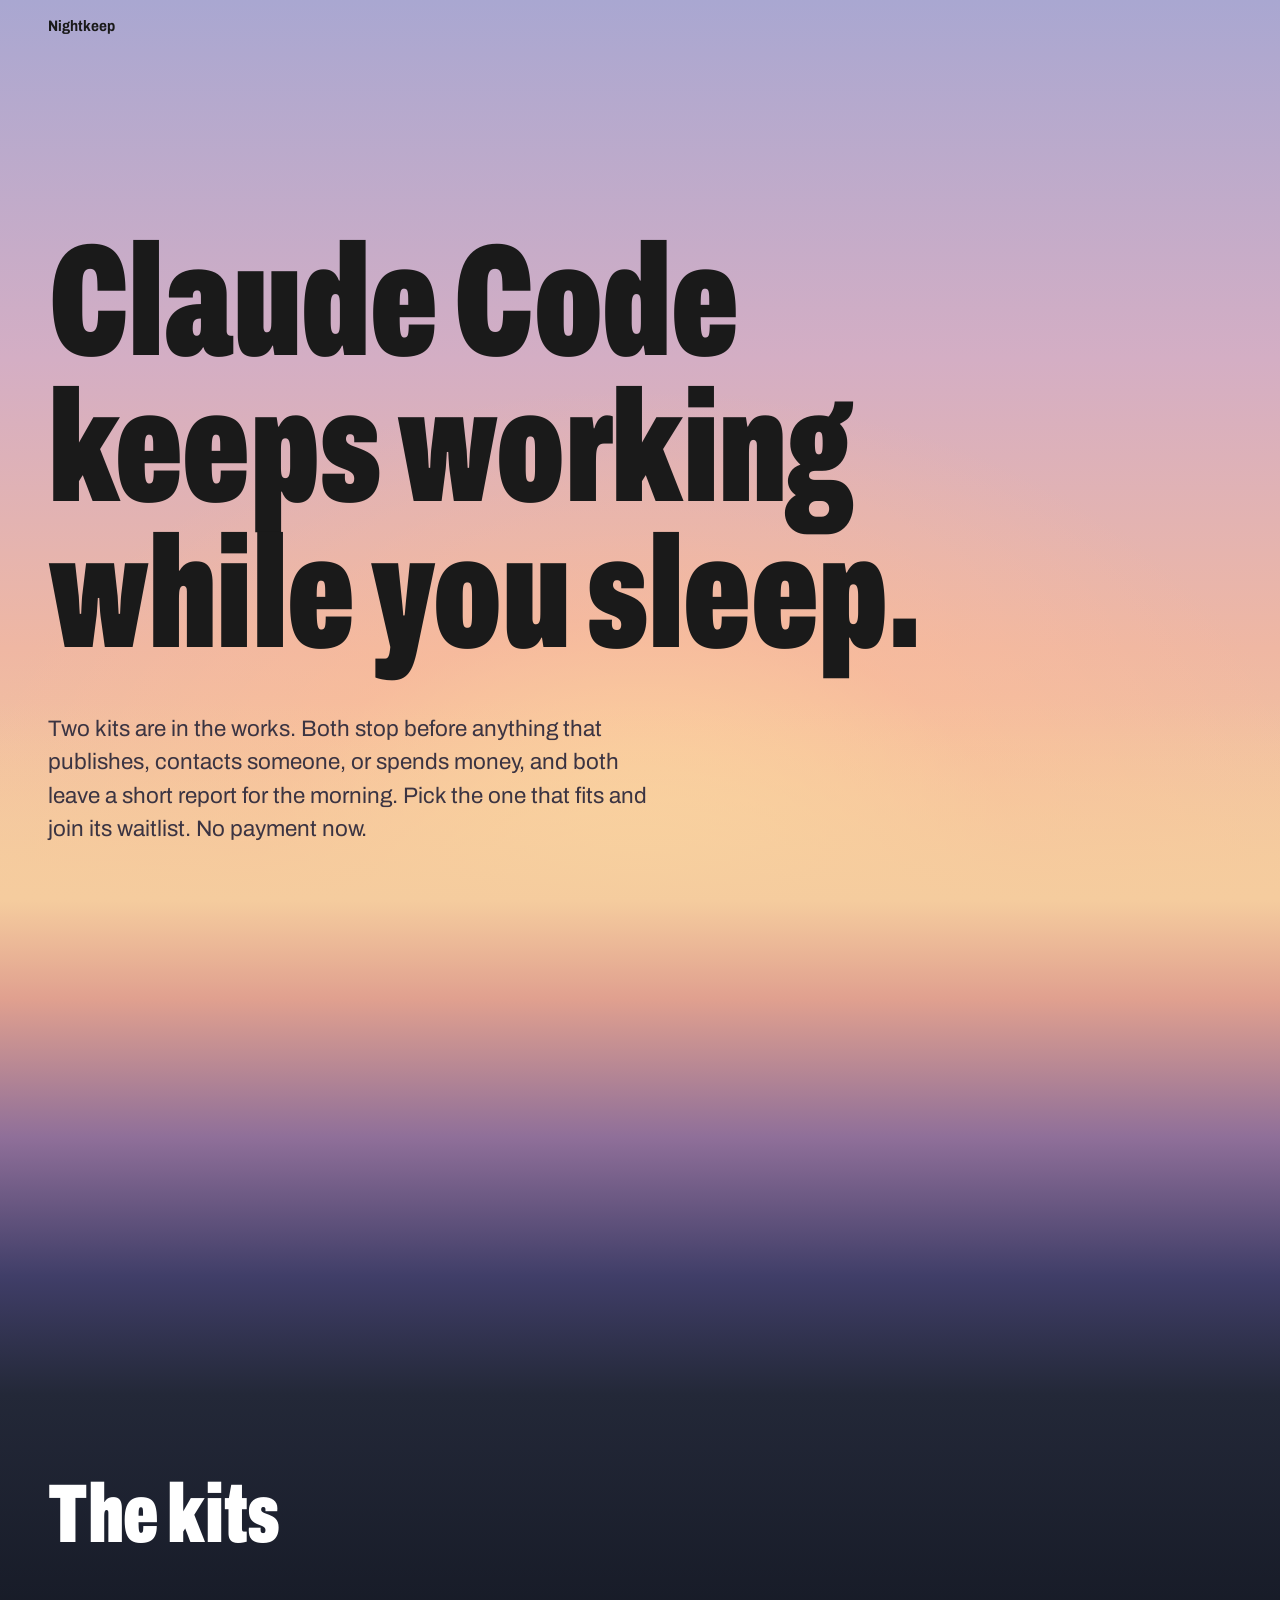
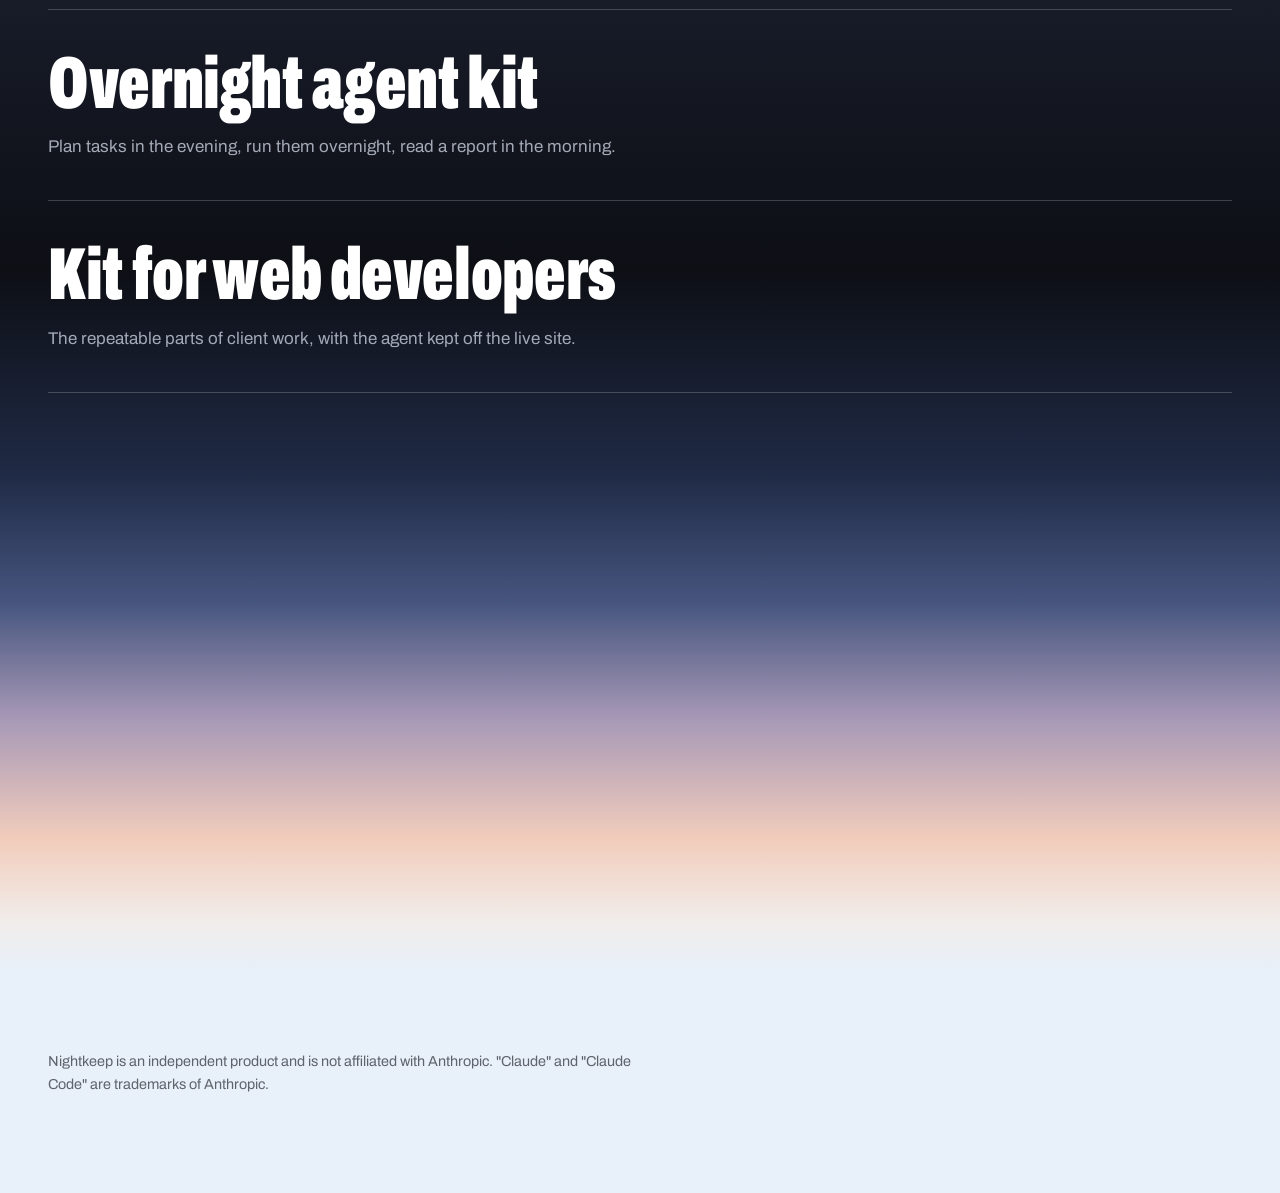
==== index.html @ c1ae65b8 "Landing pages for the Nightkeep kits Co-Authored-By: Claude Opus 5.5 <noreply@anthropic.com>" ====
<!DOCTYPE html>
<html lang="en">
<head>
<meta charset="utf-8">
<meta name="viewport" content="width=device-width, initial-scale=1, viewport-fit=cover">
<meta name="theme-color" content="#a9a7d1">
<link rel="icon" href="favicon.svg" type="image/svg+xml">
<title>Nightkeep: Claude Code kits</title>
<meta name="description" content="Ready-to-use Claude Code setups that keep working while you sleep, and stop before anything risky.">
<link rel="preconnect" href="https://fonts.googleapis.com">
<link rel="preconnect" href="https://fonts.gstatic.com" crossorigin>
<link rel="stylesheet" href="https://fonts.googleapis.com/css2?family=Archivo:wdth,wght@62..125,400..900&display=swap">
<link rel="stylesheet" href="site.css">
</head>
<body>
<header class="bar">
  <a href="./">Nightkeep</a>
</header>

<main>
<section class="hero">
  <h1>Claude Code keeps working while you sleep.</h1>
  <div class="hero-foot">
    <p class="lead">Two kits are in the works. Both stop before anything that publishes, contacts someone, or spends money, and both leave a short report for the morning. Pick the one that fits and join its waitlist. No payment now.</p>
  </div>
</section>

<div class="tone-night">
<section>
  <div class="wrap">
    <h2>The kits</h2>
    <ul class="kits">
      <li><a href="overnight/"><span class="display">Overnight agent kit</span><p>Plan tasks in the evening, run them overnight, read a report in the morning.</p></a></li>
      <li><a href="webdev/"><span class="display">Kit for web developers</span><p>The repeatable parts of client work, with the agent kept off the live site.</p></a></li>
    </ul>
  </div>
</section>

</div>

<section class="dawn">
  <div class="wrap">
    <p class="small">Nightkeep is an independent product and is not affiliated with Anthropic. "Claude" and "Claude Code" are trademarks of Anthropic.</p>
  </div>
</section>
</main>
</body>
</html>
---- site.css ----
:root {
  --paper: #ffffff;
  --ink: #1a1a1a;
  --mute: #5f636c;
  --night-mute: #a3a9b6;
  --dusk-top: #a9a7d1;
  --dusk-low: #f5cc9e;
  --morning: #e8f0f9;
  --band: clamp(14rem, 55vh, 34rem);
  --bg: var(--paper);
  --fg: var(--ink);
  --sub: var(--mute);
  --rule: rgba(26, 26, 26, 0.18);
  --font: "Archivo", "Helvetica Neue", Arial, sans-serif;
  --mono: ui-monospace, "SF Mono", Menlo, Consolas, monospace;
  --gutter: clamp(1rem, 4vw, 3rem);
  --measure: 38rem;
}

* { box-sizing: border-box; }

html { scroll-behavior: smooth; }

body {
  margin: 0;
  font: 400 1.0625rem/1.6 var(--font);
  color: var(--fg);
  background: var(--paper);
  -webkit-font-smoothing: antialiased;
  padding-bottom: env(safe-area-inset-bottom);
}

/* The page runs evening, night, morning, day. The evening sky is the hero,
   a dusk band leads into the night, which deepens towards 1am and turns blue
   before dawn, and a sunrise band leads into the morning report. */
.tone-night {
  --fg: var(--paper);
  --sub: var(--night-mute);
  --rule: rgba(255, 255, 255, 0.2);
  color: var(--fg);
  padding-top: var(--band);
  background: linear-gradient(
    var(--dusk-low) 0,
    #e0a08f calc(var(--band) * 0.2),
    #8f6f99 calc(var(--band) * 0.48),
    #403e68 calc(var(--band) * 0.76),
    #232838 var(--band),
    #161a26 calc(var(--band) + (100% - var(--band)) * 0.35),
    #0d0f15 calc(var(--band) + (100% - var(--band)) * 0.7),
    #1f2a45 100%
  );
}
.tone-night section { background: none; }

.dawn {
  padding-top: calc(var(--band) + clamp(3.5rem, 9vh, 6.5rem));
  background: linear-gradient(
    #1f2a45 0,
    #46557f calc(var(--band) * 0.26),
    #a99ab7 calc(var(--band) * 0.5),
    #f2cdbc calc(var(--band) * 0.74),
    #f1ece9 calc(var(--band) * 0.9),
    var(--morning) var(--band)
  );
}
.dawn + section { background: linear-gradient(var(--morning), var(--paper) 50%); }

@media (prefers-reduced-motion: reduce) {
  html { scroll-behavior: auto; }
  .hero::before { animation: none; }
}

a { color: inherit; text-underline-offset: 0.22em; text-decoration-thickness: 1px; }
a:hover { text-decoration-thickness: 2px; }
a:focus-visible, button:focus-visible, summary:focus-visible {
  outline: 2px solid currentColor;
  outline-offset: 4px;
}

.bar {
  position: absolute;
  inset: 0 0 auto;
  z-index: 1;
  display: flex;
  align-items: baseline;
  justify-content: space-between;
  gap: 1rem;
  padding: 0.9rem var(--gutter);
  font-weight: 700;
  font-stretch: 87%;
  font-size: 0.95rem;
}
.bar a { text-decoration: none; }
.bar-right { display: flex; gap: 1.5rem; align-items: baseline; }

.wrap {
  padding-inline: var(--gutter);
  max-width: 82rem;
  margin-inline: auto;
}

section { padding-block: clamp(3.5rem, 9vh, 6.5rem); background: var(--paper); }

h1, h2, .display {
  font-family: var(--font);
  font-stretch: 62%;
  font-weight: 900;
  line-height: 0.92;
  letter-spacing: -0.005em;
  margin: 0;
  text-wrap: balance;
}

h1 { font-size: clamp(3.6rem, 12.4vw, 13rem); }
h1.long { font-size: clamp(3.2rem, 9.4vw, 10rem); }
h2 { font-size: clamp(2.4rem, 6.5vw, 5.4rem); max-width: 14ch; margin-bottom: clamp(2rem, 5vw, 3.5rem); }
h3 { font-size: 1.15rem; font-weight: 700; margin: 0 0 0.35rem; }

p { margin: 0 0 1rem; max-width: var(--measure); }
.lead { font-size: clamp(1.15rem, 2vw, 1.4rem); line-height: 1.5; color: var(--sub); margin-top: clamp(1.5rem, 4vw, 2.5rem); }
.small { font-size: 0.9rem; color: var(--sub); }
.after { margin-top: 2rem; }

.hero {
  --sub: #3b3442;
  position: relative;
  isolation: isolate;
  overflow: hidden;
  min-height: 100svh;
  display: flex;
  flex-direction: column;
  justify-content: flex-end;
  padding: calc(3.4rem + clamp(3rem, 10vh, 6rem)) max(var(--gutter), (100% - 82rem) / 2 + var(--gutter)) clamp(2rem, 6vh, 4rem);
  background: linear-gradient(var(--dusk-top), #d4aec4 40%, #efb7a3 72%, var(--dusk-low));
}
/* The low sun: a warm glow that sinks and rises slowly behind the headline. */
.hero::before {
  content: "";
  position: absolute;
  z-index: -1;
  left: 50%;
  bottom: -40vmax;
  width: 110vmax;
  height: 80vmax;
  margin-left: -55vmax;
  background: radial-gradient(closest-side, rgba(255, 222, 160, 0.95), rgba(255, 190, 150, 0.45) 55%, rgba(255, 190, 150, 0) 100%);
  animation: sun 22s ease-in-out infinite alternate;
}
.hero::after {
  content: "";
  position: absolute;
  z-index: -1;
  inset: auto 0 0;
  height: 22vh;
  background: linear-gradient(rgba(245, 204, 158, 0), var(--dusk-low));
}
@keyframes sun {
  from { transform: translate3d(-12%, 0, 0) scale(1); }
  to { transform: translate3d(12%, 14%, 0) scale(0.9); }
}
.hero-foot {
  display: grid;
  grid-template-columns: minmax(0, 1fr) auto;
  gap: 2rem clamp(2rem, 6vw, 6rem);
  align-items: end;
  margin-top: clamp(2rem, 5vh, 3.5rem);
}
.hero-foot .lead { margin: 0; }
.hero-actions { display: flex; flex-wrap: wrap; gap: 1rem 1.5rem; align-items: center; margin-top: 2.5rem; }
.hero-foot .hero-actions { margin: 0; flex-direction: column; align-items: flex-start; gap: 0.75rem; }

.btn {
  display: inline-block;
  padding: 1.05rem 1.7rem;
  background: var(--fg);
  color: var(--bg);
  text-decoration: none;
  font-weight: 700;
  font-size: 1.05rem;
  border-radius: 999px;
  transition: transform 0.2s ease;
}
.btn:hover { transform: translateY(-2px); }
.btn:active { transform: translateY(0); }

.split {
  display: grid;
  grid-template-columns: minmax(0, 1fr) minmax(0, 1fr);
  gap: clamp(2rem, 6vw, 6rem);
}

.pains { display: grid; gap: 2.5rem; margin: 0; padding: 0; list-style: none; }
.pains p { font-size: clamp(1.25rem, 2.2vw, 1.6rem); line-height: 1.4; margin: 0; }
.pains strong { display: block; font-weight: 700; }
.pains span { color: var(--sub); }

.kit { display: grid; grid-template-columns: repeat(2, minmax(0, 1fr)); gap: 2.5rem clamp(2rem, 5vw, 5rem); margin: 0; }
.kit div { border-top: 1px solid var(--rule); padding-top: 1.1rem; }
.kit dt { font-weight: 700; font-size: 1.15rem; margin-bottom: 0.35rem; }
.kit dd { margin: 0; color: var(--sub); }

.command {
  font-family: var(--mono);
  font-size: clamp(0.8rem, 1.4vw, 0.95rem);
  line-height: 1.9;
  margin: 0;
  padding: 0;
  list-style: none;
  border-top: 1px solid var(--rule);
}
.command li {
  display: grid;
  grid-template-columns: minmax(0, 1.1fr) minmax(0, 1fr);
  gap: 1.5rem;
  padding: 0.85rem 0;
  border-bottom: 1px solid var(--rule);
}
.command code { white-space: pre-wrap; overflow-wrap: anywhere; }
.command span { font-family: var(--font); font-size: 1rem; line-height: 1.5; color: var(--sub); }
.rules { font-family: var(--font); }
.rules strong { font-size: clamp(1.1rem, 1.8vw, 1.3rem); line-height: 1.4; }

.night-log { margin: 0; padding: 0; list-style: none; }
.night-log li {
  display: grid;
  grid-template-columns: clamp(5rem, 14vw, 11rem) minmax(0, 1fr);
  gap: clamp(1rem, 4vw, 3rem);
  padding-block: clamp(1.5rem, 4vw, 2.5rem);
  border-top: 1px solid var(--rule);
}
.night-log time {
  font-stretch: 62%;
  font-weight: 900;
  font-size: clamp(2rem, 5vw, 3.6rem);
  line-height: 0.9;
  font-variant-numeric: tabular-nums;
}
.night-log p { margin: 0; font-size: clamp(1.1rem, 1.8vw, 1.3rem); line-height: 1.45; }
.state { display: block; margin-top: 0.6rem; font-family: var(--mono); font-size: 0.85rem; color: var(--sub); }

.report {
  font-family: var(--mono);
  font-size: clamp(0.85rem, 1.5vw, 1rem);
  line-height: 1.75;
  margin: 0;
  padding: clamp(1.5rem, 4vw, 2.75rem);
  border: 1px solid var(--rule);
  border-radius: 6px;
  white-space: pre-wrap;
  overflow-wrap: anywhere;
  max-width: 44rem;
}
.report b { font-weight: 700; }

.plans { display: grid; grid-template-columns: repeat(2, minmax(0, 1fr)); gap: clamp(2rem, 5vw, 5rem); }
.plan { border-top: 2px solid var(--fg); padding-top: 1.25rem; }
.price {
  font-stretch: 62%;
  font-weight: 900;
  font-size: clamp(3.5rem, 9vw, 6.5rem);
  line-height: 0.9;
  margin: 0.5rem 0 1rem;
}
.price small { font-size: 0.32em; font-weight: 600; font-stretch: 100%; color: var(--sub); }

.faq details, .faq h2 { max-width: 46rem; }
details { border-top: 1px solid var(--rule); padding: 1.1rem 0; }
details:last-child { border-bottom: 1px solid var(--rule); }
summary { cursor: pointer; font-weight: 700; font-size: 1.1rem; list-style: none; display: flex; justify-content: space-between; gap: 1rem; }
summary::-webkit-details-marker { display: none; }
summary::after { content: "+"; font-weight: 400; transition: transform 0.2s ease; }
details[open] summary::after { transform: rotate(45deg); }
details p { margin: 0.75rem 0 0; color: var(--sub); }

code { font-family: var(--mono); font-size: 0.92em; }

.cta-end h2 { max-width: 16ch; }

.site-footer {
  padding: 2.5rem var(--gutter) 3rem;
  max-width: 82rem;
  margin-inline: auto;
  font-size: 0.85rem;
  color: var(--sub);
  border-top: 1px solid var(--rule);
}

.kits { margin: 0; padding: 0; list-style: none; border-top: 1px solid var(--rule); }
.kits li { border-bottom: 1px solid var(--rule); }
.kits a {
  display: grid;
  grid-template-columns: minmax(0, 1fr) auto;
  gap: 1rem 2rem;
  align-items: baseline;
  padding-block: clamp(1.5rem, 4vw, 2.5rem);
  text-decoration: none;
}
.kits .display { font-size: clamp(2.2rem, 6vw, 4.6rem); }
.kits p { grid-column: 1 / -1; margin: 0; color: var(--sub); }
.kits a:hover .display { text-decoration: underline; text-decoration-thickness: 3px; text-underline-offset: 0.12em; }

@media (max-width: 48rem) {
  .split, .kit, .plans, .hero-foot { grid-template-columns: minmax(0, 1fr); }
  .command li { grid-template-columns: minmax(0, 1fr); gap: 0.35rem; }
}
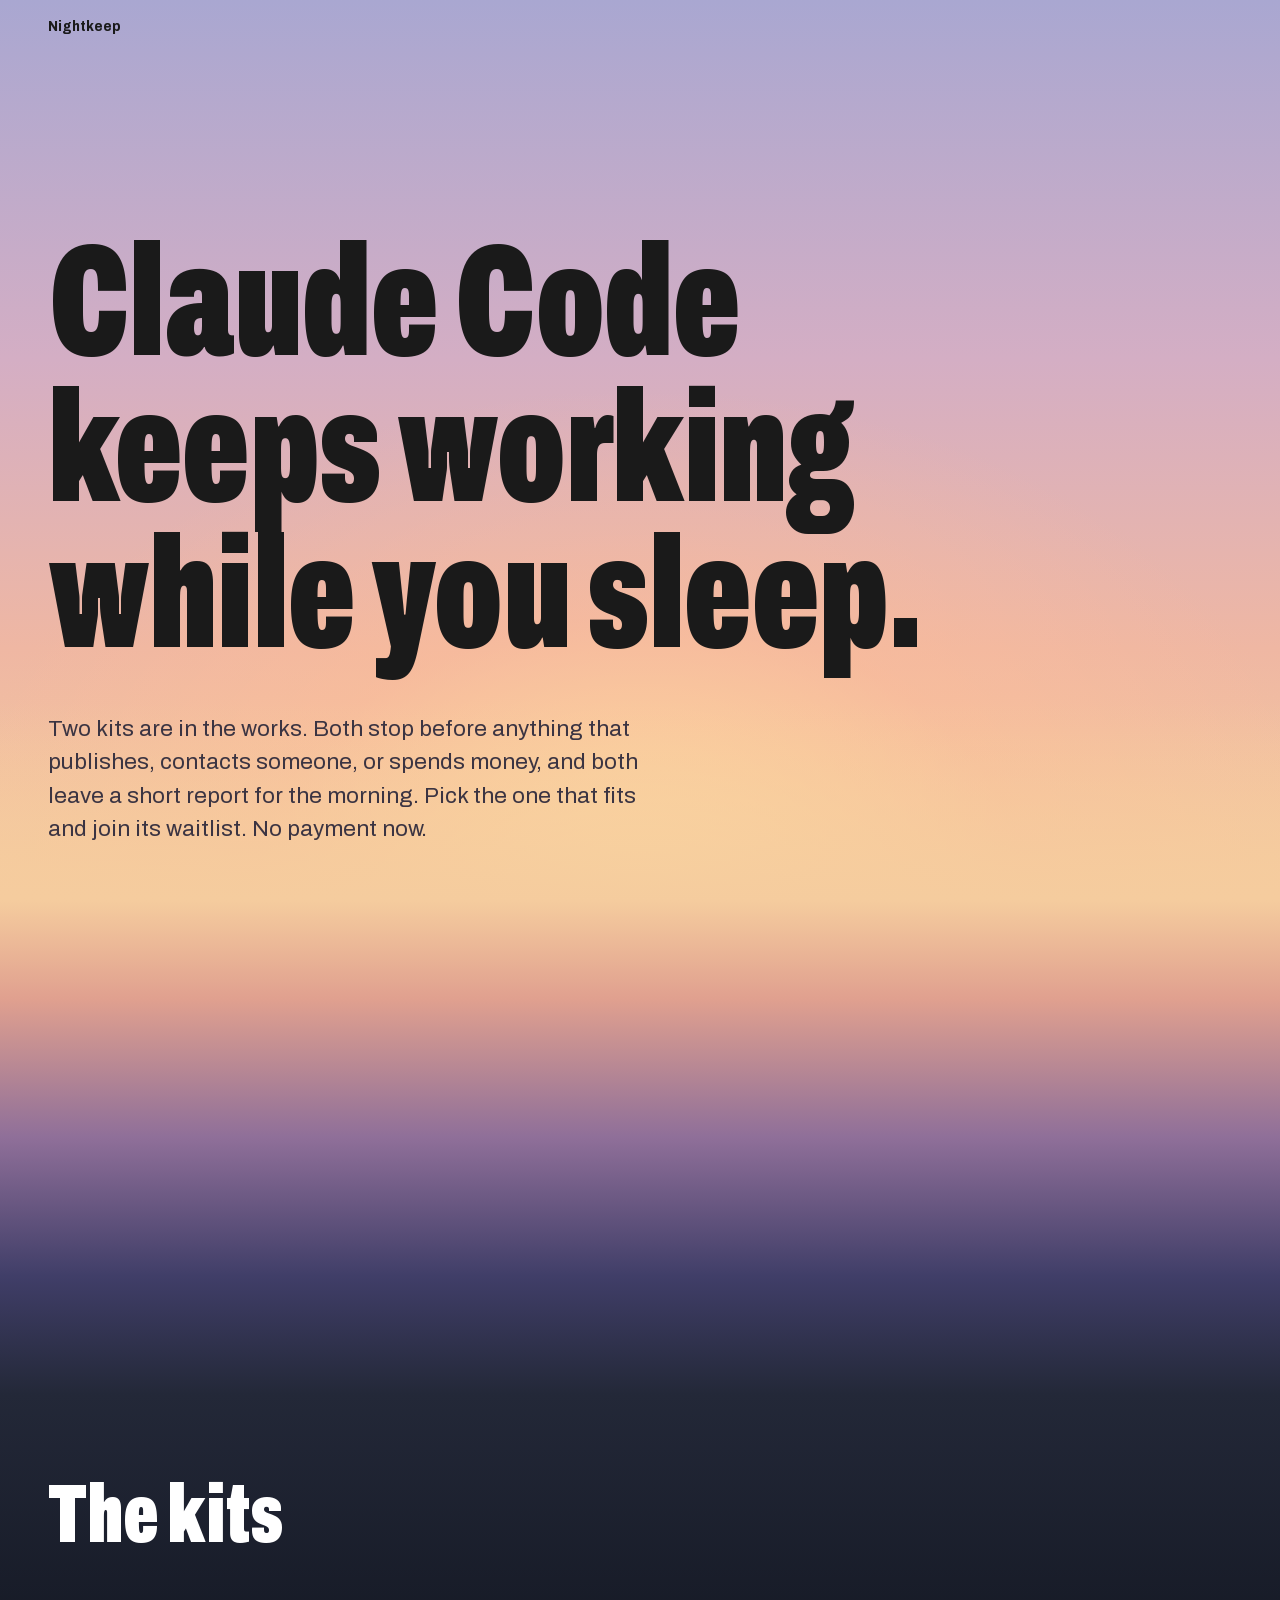
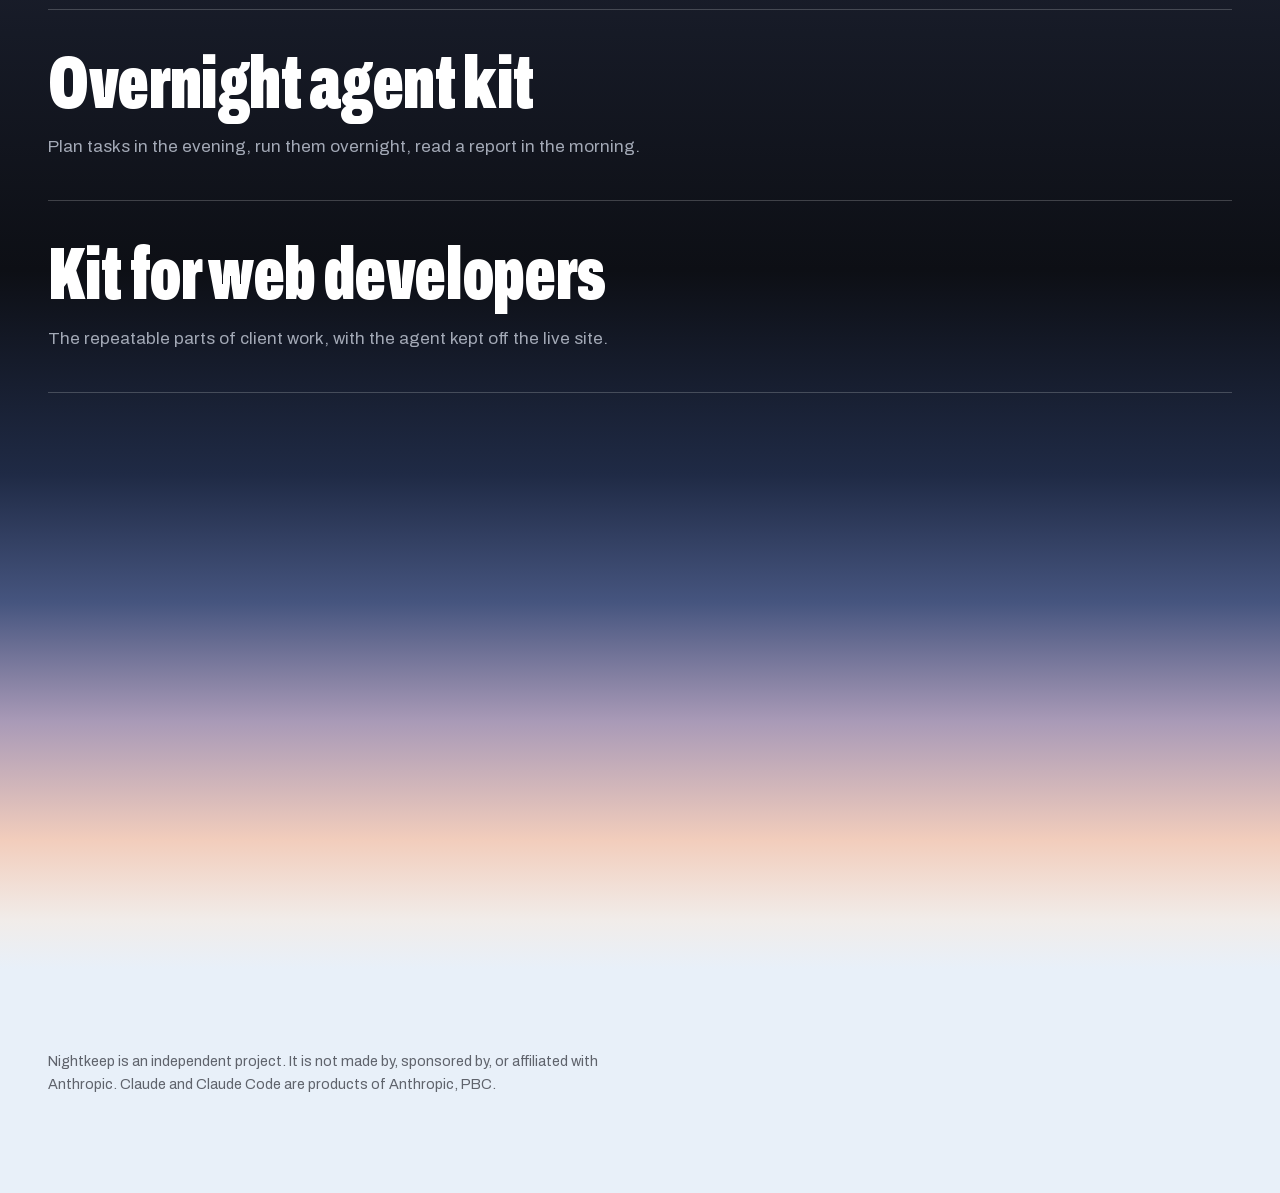
==== commit 42583f5c: "Remove discount claims, self-host Archivo, clarify independence from Anthropic" ====
--- a/index.html
+++ b/index.html
@@ -5,12 +5,10 @@
 <meta name="viewport" content="width=device-width, initial-scale=1, viewport-fit=cover">
 <meta name="theme-color" content="#a9a7d1">
 <link rel="icon" href="favicon.svg" type="image/svg+xml">
-<title>Nightkeep: Claude Code kits</title>
+<title>Nightkeep: kits that run Claude Code while you sleep</title>
 <meta name="description" content="Ready-to-use Claude Code setups that keep working while you sleep, and stop before anything risky.">
-<link rel="preconnect" href="https://fonts.googleapis.com">
-<link rel="preconnect" href="https://fonts.gstatic.com" crossorigin>
-<link rel="stylesheet" href="https://fonts.googleapis.com/css2?family=Archivo:wdth,wght@62..125,400..900&display=swap">
 <link rel="stylesheet" href="site.css">
+<script src="site.js" defer></script>
 </head>
 <body>
 <header class="bar">
@@ -40,9 +38,10 @@
 
 <section class="dawn">
   <div class="wrap">
-    <p class="small">Nightkeep is an independent product and is not affiliated with Anthropic. "Claude" and "Claude Code" are trademarks of Anthropic.</p>
+    <p class="small">Nightkeep is an independent project. It is not made by, sponsored by, or affiliated with Anthropic. Claude and Claude Code are products of Anthropic, PBC.</p>
   </div>
 </section>
 </main>
+<script type="module" src="https://static.cloudflareinsights.com/beacon.min.js" data-cf-beacon='{"token": "556890f9db2842239b6e1c386d51c436"}'></script>
 </body>
 </html>
--- a/site.css
+++ b/site.css
@@ -1,3 +1,13 @@
+@font-face {
+  font-family: "Archivo";
+  font-style: normal;
+  font-weight: 400 900;
+  font-stretch: 62% 125%;
+  font-display: swap;
+  src: url("fonts/archivo-latin.woff2") format("woff2");
+  unicode-range: U+0000-00FF, U+0131, U+0152-0153, U+02BB-02BC, U+02C6, U+02DA, U+02DC, U+0304, U+0308, U+0329, U+2000-206F, U+20AC, U+2122, U+2191, U+2193, U+2212, U+2215, U+FEFF, U+FFFD;
+}
+
 :root {
   --paper: #ffffff;
   --ink: #1a1a1a;
